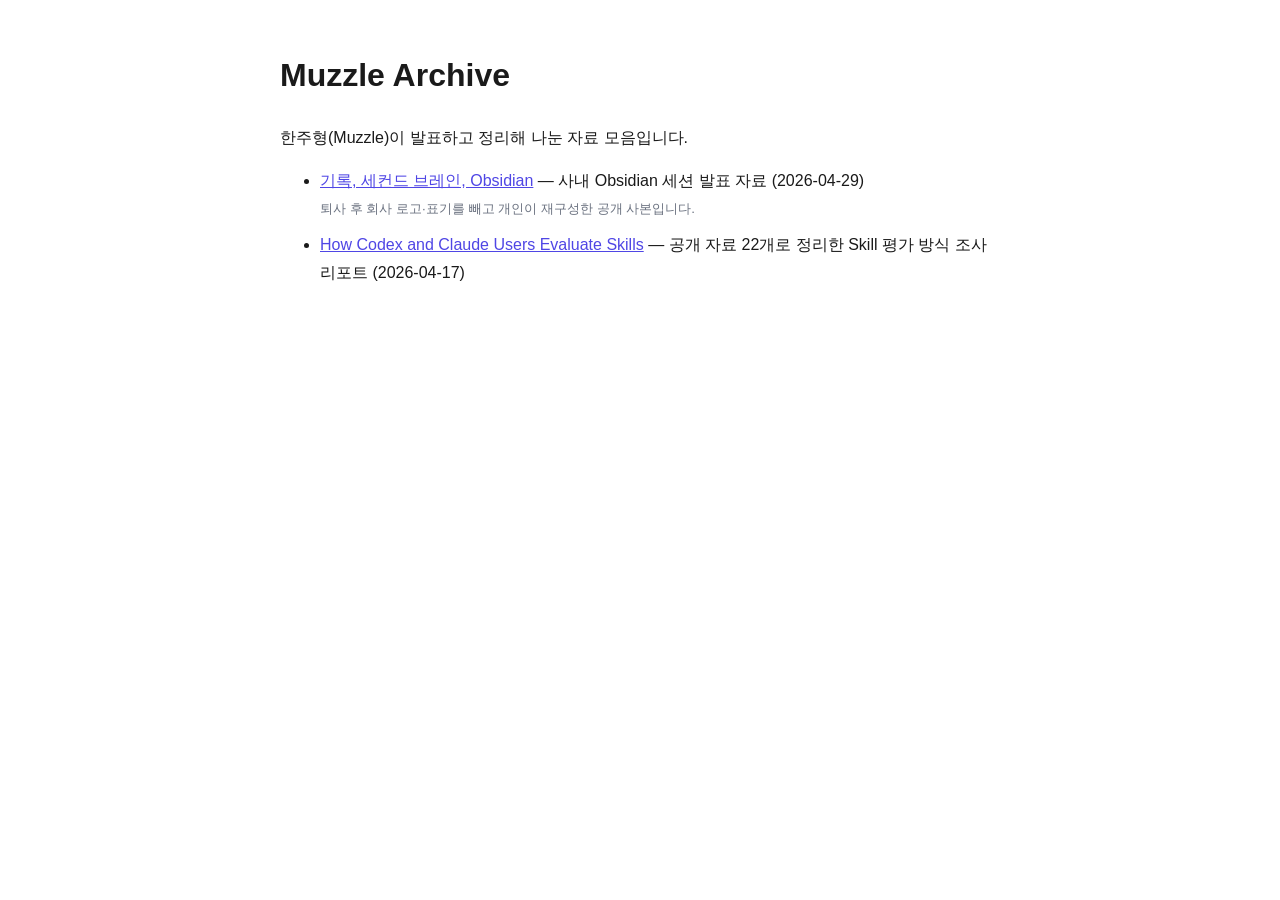
==== index.html @ 429c2c45 "feat: Obsidian 세션·Skill 평가 리포트 공개 사본 / Add public copies of Obsidian session and Skill eval report" ====
<!doctype html>
<html lang="ko"><head><meta charset="utf-8"><meta name="viewport" content="width=device-width,initial-scale=1">
<title>Muzzle Archive</title>
<style>body{font-family:-apple-system,"Noto Sans KR",sans-serif;max-width:720px;margin:48px auto;padding:0 16px;color:#1a1a1a;line-height:1.7}a{color:#4f46e5}li{margin:10px 0}small{color:#6b7280}</style></head>
<body><h1>Muzzle Archive</h1><p>한주형(Muzzle)이 발표하고 정리해 나눈 자료 모음입니다.</p>
<ul>
<li><a href="obsidian-session/">기록, 세컨드 브레인, Obsidian</a> — 사내 Obsidian 세션 발표 자료 (2026-04-29)<br><small>퇴사 후 회사 로고·표기를 빼고 개인이 재구성한 공개 사본입니다.</small></li>
<li><a href="skill-eval/">How Codex and Claude Users Evaluate Skills</a> — 공개 자료 22개로 정리한 Skill 평가 방식 조사 리포트 (2026-04-17)</li>
</ul></body></html>
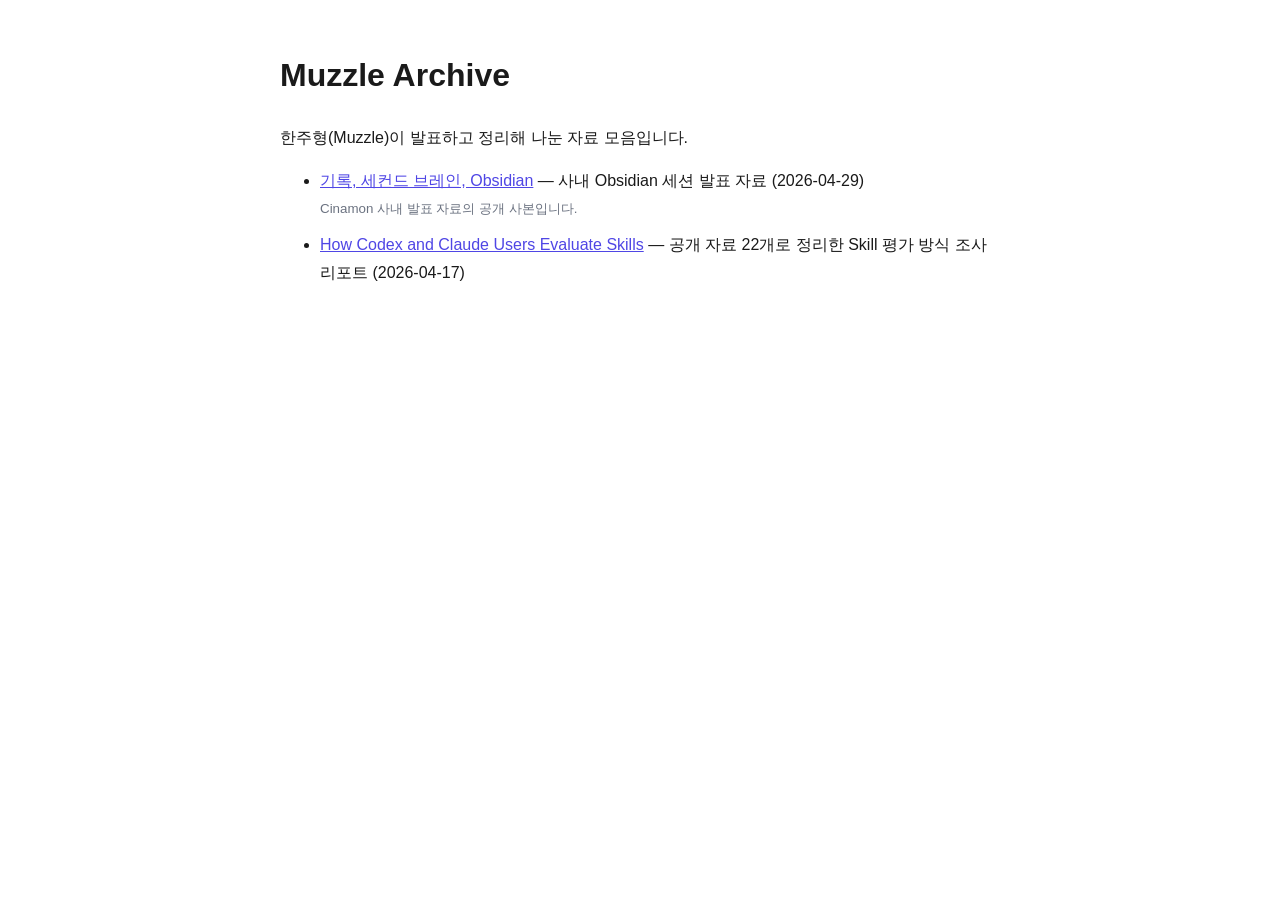
==== commit c1859152: "fix: Obsidian 세션에 Cinamon 표기 복원 / Restore Cinamon branding on Obsidian session" ====
--- a/index.html
+++ b/index.html
@@ -4,6 +4,6 @@
 <style>body{font-family:-apple-system,"Noto Sans KR",sans-serif;max-width:720px;margin:48px auto;padding:0 16px;color:#1a1a1a;line-height:1.7}a{color:#4f46e5}li{margin:10px 0}small{color:#6b7280}</style></head>
 <body><h1>Muzzle Archive</h1><p>한주형(Muzzle)이 발표하고 정리해 나눈 자료 모음입니다.</p>
 <ul>
-<li><a href="obsidian-session/">기록, 세컨드 브레인, Obsidian</a> — 사내 Obsidian 세션 발표 자료 (2026-04-29)<br><small>퇴사 후 회사 로고·표기를 빼고 개인이 재구성한 공개 사본입니다.</small></li>
+<li><a href="obsidian-session/">기록, 세컨드 브레인, Obsidian</a> — 사내 Obsidian 세션 발표 자료 (2026-04-29)<br><small>Cinamon 사내 발표 자료의 공개 사본입니다.</small></li>
 <li><a href="skill-eval/">How Codex and Claude Users Evaluate Skills</a> — 공개 자료 22개로 정리한 Skill 평가 방식 조사 리포트 (2026-04-17)</li>
 </ul></body></html>
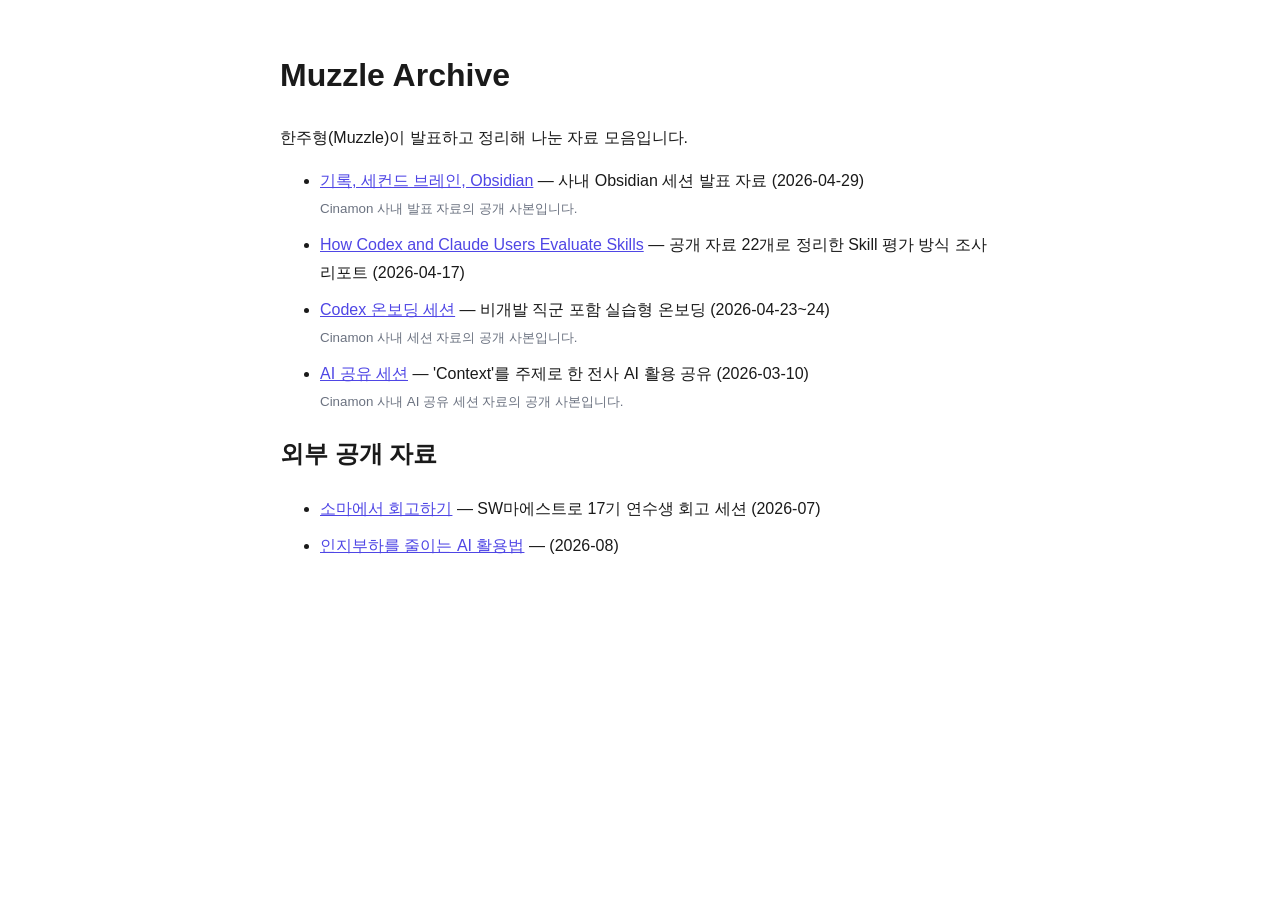
==== commit f48eb02a: "feat: Codex 온보딩·AI 공유 세션 공개 사본과 SOMA 링크 추가 / Add Codex onboarding and AI sharing session copies, SOM" ====
--- a/index.html
+++ b/index.html
@@ -6,4 +6,11 @@
 <ul>
 <li><a href="obsidian-session/">기록, 세컨드 브레인, Obsidian</a> — 사내 Obsidian 세션 발표 자료 (2026-04-29)<br><small>Cinamon 사내 발표 자료의 공개 사본입니다.</small></li>
 <li><a href="skill-eval/">How Codex and Claude Users Evaluate Skills</a> — 공개 자료 22개로 정리한 Skill 평가 방식 조사 리포트 (2026-04-17)</li>
+<li><a href="codex-onboarding-session/">Codex 온보딩 세션</a> — 비개발 직군 포함 실습형 온보딩 (2026-04-23~24)<br><small>Cinamon 사내 세션 자료의 공개 사본입니다.</small></li>
+<li><a href="ai-session/">AI 공유 세션</a> — 'Context'를 주제로 한 전사 AI 활용 공유 (2026-03-10)<br><small>Cinamon 사내 AI 공유 세션 자료의 공개 사본입니다.</small></li>
+</ul>
+<h2>외부 공개 자료</h2>
+<ul>
+<li><a href="https://muzzle.blog/slides/soma-retrospective/">소마에서 회고하기</a> — SW마에스트로 17기 연수생 회고 세션 (2026-07)</li>
+<li><a href="https://muzzle.blog/slides/soma-ai-cognitive-load/">인지부하를 줄이는 AI 활용법</a> — (2026-08)</li>
 </ul></body></html>
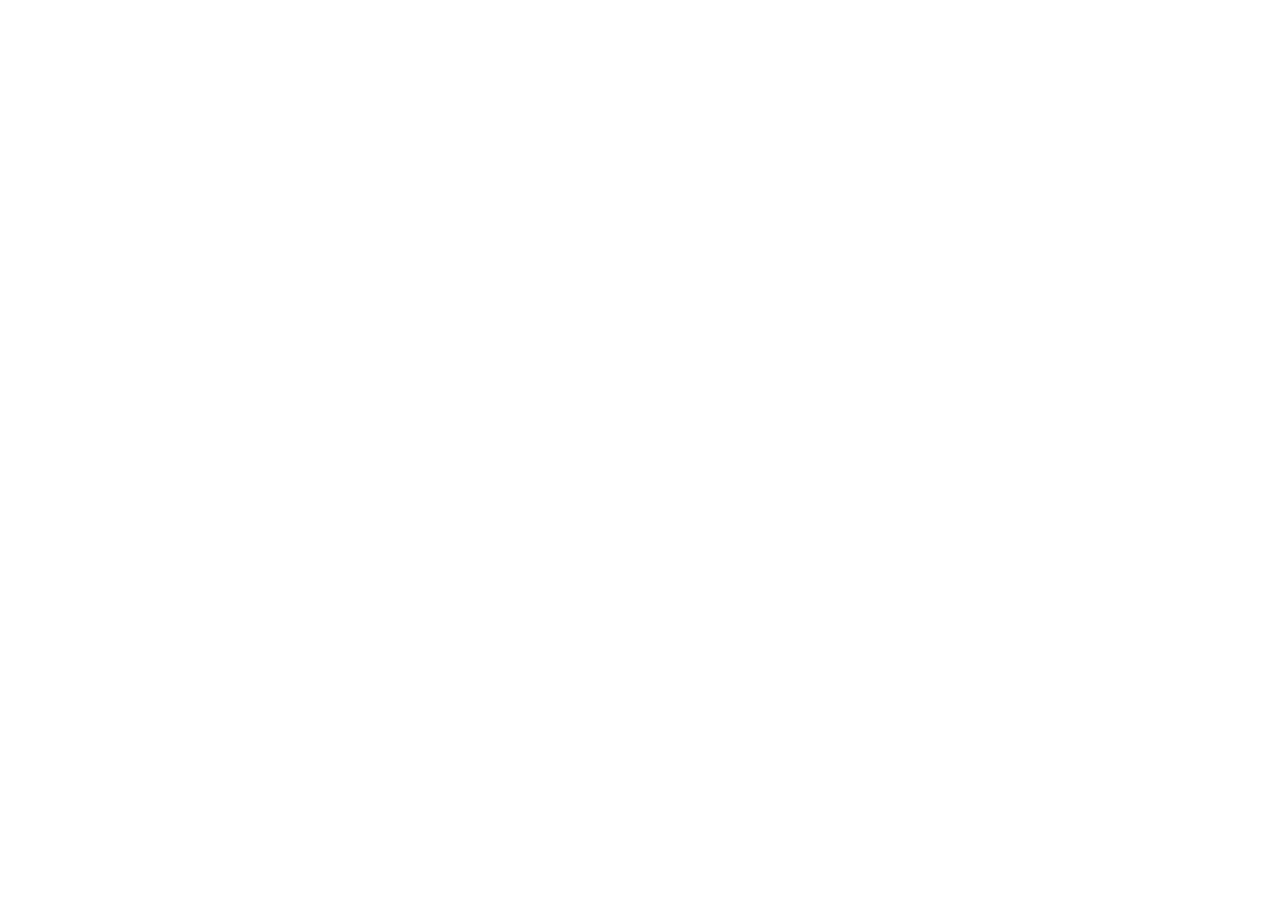
==== commit 35b23105: "feat: 공개 사본을 muzzle.blog/archive로 리다이렉트 / Redirect archive pages to muzzle.blog/archive 각 페이지(index." ====
--- a/index.html
+++ b/index.html
@@ -1,16 +1,13 @@
 <!doctype html>
-<html lang="ko"><head><meta charset="utf-8"><meta name="viewport" content="width=device-width,initial-scale=1">
-<title>Muzzle Archive</title>
-<style>body{font-family:-apple-system,"Noto Sans KR",sans-serif;max-width:720px;margin:48px auto;padding:0 16px;color:#1a1a1a;line-height:1.7}a{color:#4f46e5}li{margin:10px 0}small{color:#6b7280}</style></head>
-<body><h1>Muzzle Archive</h1><p>한주형(Muzzle)이 발표하고 정리해 나눈 자료 모음입니다.</p>
-<ul>
-<li><a href="obsidian-session/">기록, 세컨드 브레인, Obsidian</a> — 사내 Obsidian 세션 발표 자료 (2026-04-29)<br><small>Cinamon 사내 발표 자료의 공개 사본입니다.</small></li>
-<li><a href="skill-eval/">How Codex and Claude Users Evaluate Skills</a> — 공개 자료 22개로 정리한 Skill 평가 방식 조사 리포트 (2026-04-17)</li>
-<li><a href="codex-onboarding-session/">Codex 온보딩 세션</a> — 비개발 직군 포함 실습형 온보딩 (2026-04-23~24)<br><small>Cinamon 사내 세션 자료의 공개 사본입니다.</small></li>
-<li><a href="ai-session/">AI 공유 세션</a> — 'Context'를 주제로 한 전사 AI 활용 공유 (2026-03-10)<br><small>Cinamon 사내 AI 공유 세션 자료의 공개 사본입니다.</small></li>
-</ul>
-<h2>외부 공개 자료</h2>
-<ul>
-<li><a href="https://muzzle.blog/slides/soma-retrospective/">소마에서 회고하기</a> — SW마에스트로 17기 연수생 회고 세션 (2026-07)</li>
-<li><a href="https://muzzle.blog/slides/soma-ai-cognitive-load/">인지부하를 줄이는 AI 활용법</a> — (2026-08)</li>
-</ul></body></html>
+<html lang="ko">
+<head>
+<meta charset="utf-8">
+<title>muzzle.blog로 이동했습니다</title>
+<link rel="canonical" href="https://muzzle.blog/archive/">
+<meta http-equiv="refresh" content="0; url=https://muzzle.blog/archive/">
+<script>location.replace("https://muzzle.blog/archive/" + location.search + location.hash);</script>
+</head>
+<body>
+<p>이 자료는 <a href="https://muzzle.blog/archive/">muzzle.blog/archive/</a>로 옮겼습니다.</p>
+</body>
+</html>
